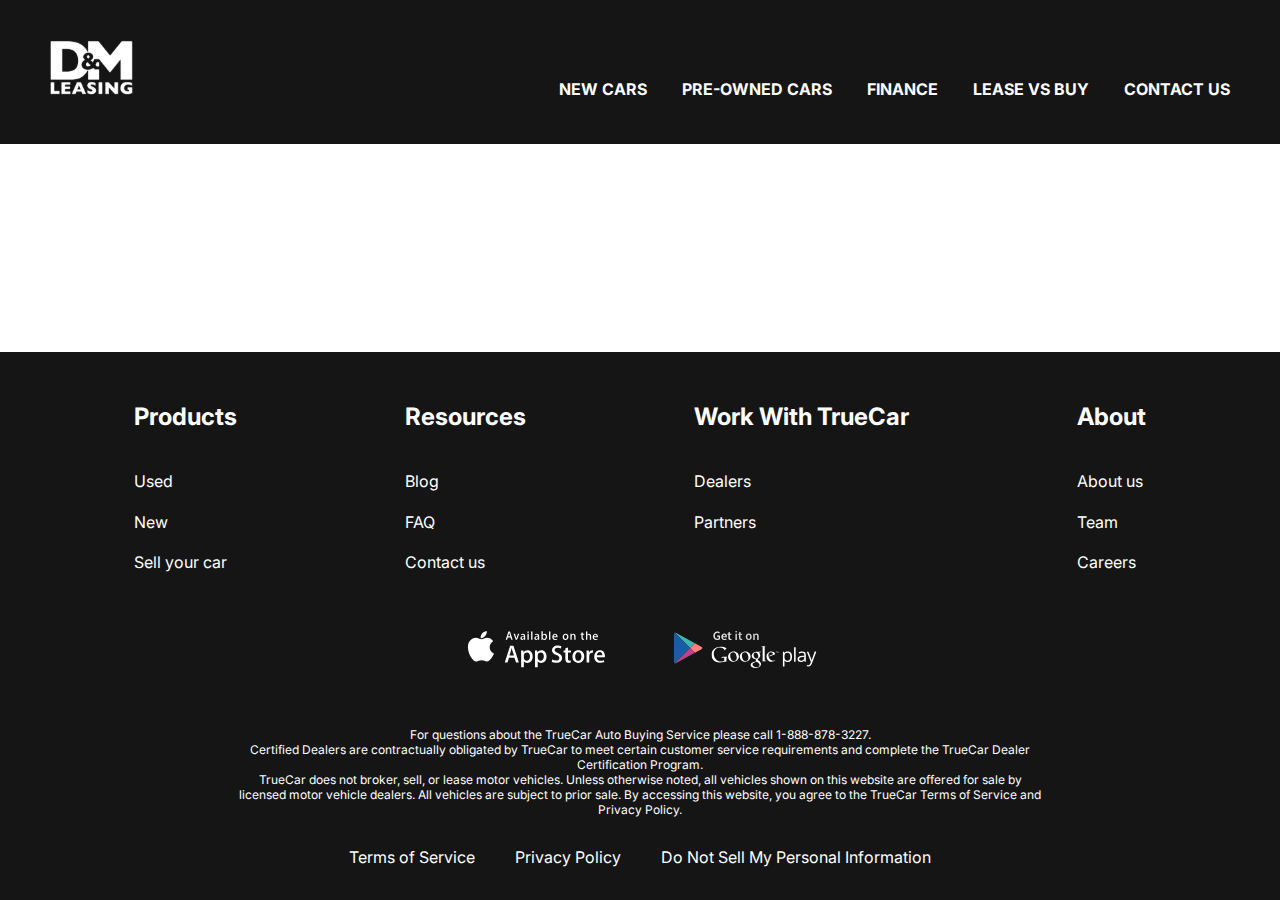
==== contacts.html @ 42b1820e "feat: add new pages+update main page(add slider)" ====
<!DOCTYPE html>
<html lang="en">

<head>
    <meta charset="UTF-8">
    <meta name="viewport" content="width=device-width, initial-scale=1.0">
    <title>Document</title>
    <link rel="stylesheet" href="css/reset.css">
    <link rel="stylesheet" href="./css/style.css">
    <link rel="preconnect" href="https://fonts.googleapis.com">
    <link rel="preconnect" href="https://fonts.gstatic.com" crossorigin>
    <link href="https://fonts.googleapis.com/css2?family=Inter:wght@400;700&display=swap" rel="stylesheet">
</head>

<body>
    <div class="wrapper">
        <header class="header">
            <div class="container">
                <div class="header__inner">
                    <a href="#" class="logo">
                        <img src="./images/logo.svg" alt="" class="logo__img">
                    </a>
                    <nav class="menu">
                        <ul class="menu__list">
                            <li class="menu__list-item">
                                <a href="#" class="menu__list-link">NEW CARS</a>
                            </li>
                            <li class="menu__list-item">
                                <a href="#" class="menu__list-link">PRE-OWNED CARS</a>
                            </li>
                            <li class="menu__list-item">
                                <a href="#" class="menu__list-link">FINANCE</a>
                            </li>
                            <li class="menu__list-item">
                                <a href="#" class="menu__list-link">LEASE VS BUY</a>
                            </li>
                            <li class="menu__list-item">
                                <a href="#" class="menu__list-link">CONTACT US</a>
                            </li>
                        </ul>
                    </nav>
                </div>
            </div>
        </header>
        <main class="main"></main>
        <footer class="footer">
            <div class="container">
                <nav class="footer__menu">
                    <ul class="footer__menu-list">
                        <li class="footer__menu-item">
                            <p class="footer__menu-title">Products</p>
                        </li>
                        <li class="footer__menu-item">
                            <a href="#" class="footer__menu-link">Used</a>
                        </li>
                        <li class="footer__menu-item">
                            <a href="#" class="footer__menu-link">New</a>
                        </li>
                        <li class="footer__menu-item">
                            <a href="#" class="footer__menu-link">Sell your car</a>
                        </li>
                    </ul>
                    <ul class="footer__menu-list">
                        <li class="footer__menu-item">
                            <p class="footer__menu-title">Resources</p>
                        </li>
                        <li class="footer__menu-item">
                            <a href="#" class="footer__menu-link">Blog</a>
                        </li>
                        <li class="footer__menu-item">
                            <a href="#" class="footer__menu-link">FAQ</a>
                        </li>
                        <li class="footer__menu-item">
                            <a href="#" class="footer__menu-link">Contact us</a>
                        </li>
                    </ul>
                    <ul class="footer__menu-list">
                        <li class="footer__menu-item">
                            <p class="footer__menu-title">Work With TrueCar</p>
                        </li>
                        <li class="footer__menu-item">
                            <a href="#" class="footer__menu-link">Dealers</a>
                        </li>
                        <li class="footer__menu-item">
                            <a href="#" class="footer__menu-link">Partners</a>
                        </li>
                        
                    </ul>
                    <ul class="footer__menu-list">
                        <li class="footer__menu-item">
                            <p class="footer__menu-title">About</p>
                        </li>
                        <li class="footer__menu-item">
                            <a href="#" class="footer__menu-link">About us</a>
                        </li>
                        <li class="footer__menu-item">
                            <a href="#" class="footer__menu-link">Team</a>
                        </li>
                        <li class="footer__menu-item">
                            <a href="#" class="footer__menu-link">Careers</a>
                        </li>
                    </ul>
                </nav>
            <ul class="app">
                <li class="app__item">
                    <a href="#" class="app__item-link">
                        <img class="app__item-img" src="images/appstore.svg" alt="">
                    </a>
                </li>
                <li class="app__item">
                    <a href="#" class="app__item-link">
                        <img class="app__item-img" src="images/googleplay.svg" alt="">
                    </a>
                </li>
            </ul>  
            <div class="footer__copy">
                <p class="footer__copy-text">For questions about the TrueCar Auto Buying Service please call 1-888-878-3227.
                                     </p>
                <p class="footer__copy-text">
                    Certified Dealers are contractually obligated by TrueCar to meet certain customer service requirements and complete the TrueCar Dealer Certification Program.
                    </p>
                <p class="footer__copy-text">TrueCar does not broker, sell, or lease motor vehicles. Unless otherwise noted, all vehicles shown on this website are offered for sale by licensed motor vehicle dealers. All vehicles are subject to prior sale. By accessing this website, you agree to the TrueCar Terms of Service and Privacy Policy.</p>
            </div>  
            <nav class="copy__nav">
                <ul class="copy__nav-list">
                    <li class="copy__nav-item">
                        <a href="#" class="copy__nav-link">Terms of Service</a>
                    </li>
                    <li class="copy__nav-item">
                        <a href="#" class="copy__nav-link">Privacy Policy</a>
                    </li>
                    <li class="copy__nav-item">
                        <a href="#" class="copy__nav-link">Do Not Sell My Personal Information</a>
                    </li>
                             </ul>
            </nav>
            </div>
        </footer>
    </div>


</body>

</html>
---- css/style.css ----
html {
    box-sizing: border-box;
    
}

*, *::after, *::before {
    box-sizing:inherit;
}

a{
    text-decoration: none;
    color: #fff;
}

html, body {
    height: 100%
}
   


body{
    font-family: 'Inter', sans-serif;
    font-size: 16px;
    font-weight: 400;
    line-height: normal;
}

.wrapper{
    min-height: 100%;
    display: flex;
    flex-direction: column;
}
.container{
    max-width: 1200px;
    margin: 0 auto;
    padding: 0 10px;
}
.header{
    background-color: #151515;
}

.header-main{
    background-color: transparent;
    position: absolute;
    z-index: 5;
    left: 0;
    right: 0;
}

.header__inner{
    padding: 40px 0 45px;
    display: flex;
    justify-content: space-between;
    align-items: end;
}

.menu__list{
    display: flex;
    gap: 35px;
    
}

.menu__list-link{
    text-transform: uppercase;
    font-weight: 700;
    
}

.main{
    flex-grow: 1;
}

.top{
    color: #fff;
    text-align: center;
    padding-top: 250px;
    padding-bottom: 50px;
    position: absolute;
    z-index: 5;
    left: 0;
    right: 0;
}

.title{

padding-bottom: 40px;
font-size: 96px;
font-weight: 700;

}

.top__link{
    display: inline-block;
    padding: 23px;
    max-width: 430px;
    width: 100%;
    background-color: #151515 ;
    font-size: 36px;
    font-weight: 700;
    text-transform: uppercase;
}



.swiper-slide{
    height: 100vh;
    filter: brightness(70%);
    background-repeat: no-repeat;
    background-position: center;
    background-size: cover;
}

.swiper-horizontal>.swiper-pagination-bullets {
    bottom: 50px;
}

  .swiper-pagination-horizontal.swiper-pagination-bullets .swiper-pagination-bullet {
    margin: 0 15px;
}

.swiper-pagination-bullet{
    width: 120px;
    height: 3px;
    background: #151515;
    border-radius: 0;
    opacity: 1;
    
    
}
.swiper-pagination-bullet-active{
    width: 120px;
    height: 6px;
    background: #fff;
    
}



.footer{
    background-color: #151515;
    padding: 50px 0 32px;
    color: #fff;
}


.footer__menu{
    display: flex;
    justify-content: space-around;
    margin-bottom: 50px;
}

.footer__menu-list{
    max-width: 250px;
    
}

.footer__menu-title{
    font-size: 24px;
    font-weight: 700;
    margin-bottom: 20px;
}

.footer__menu-link{
    line-height: 130%
}

.footer__menu-item + .footer__menu-item{
    padding-top: 20px;
}

.app{
    display: flex;
    justify-content: center;
    gap: 40px;
    margin-bottom: 50px;
}

.footer__copy{
    
    margin: 0 auto 30px;
    max-width: 806px;
}

.footer__copy-text{
    font-size: 12px;
    text-align: center;
}



.copy__nav-list{
    display: flex;
    justify-content: center;
    gap: 40px;
        
}

.copy__nav-link{
    font-size: 16px;
    line-height: 130%;
}
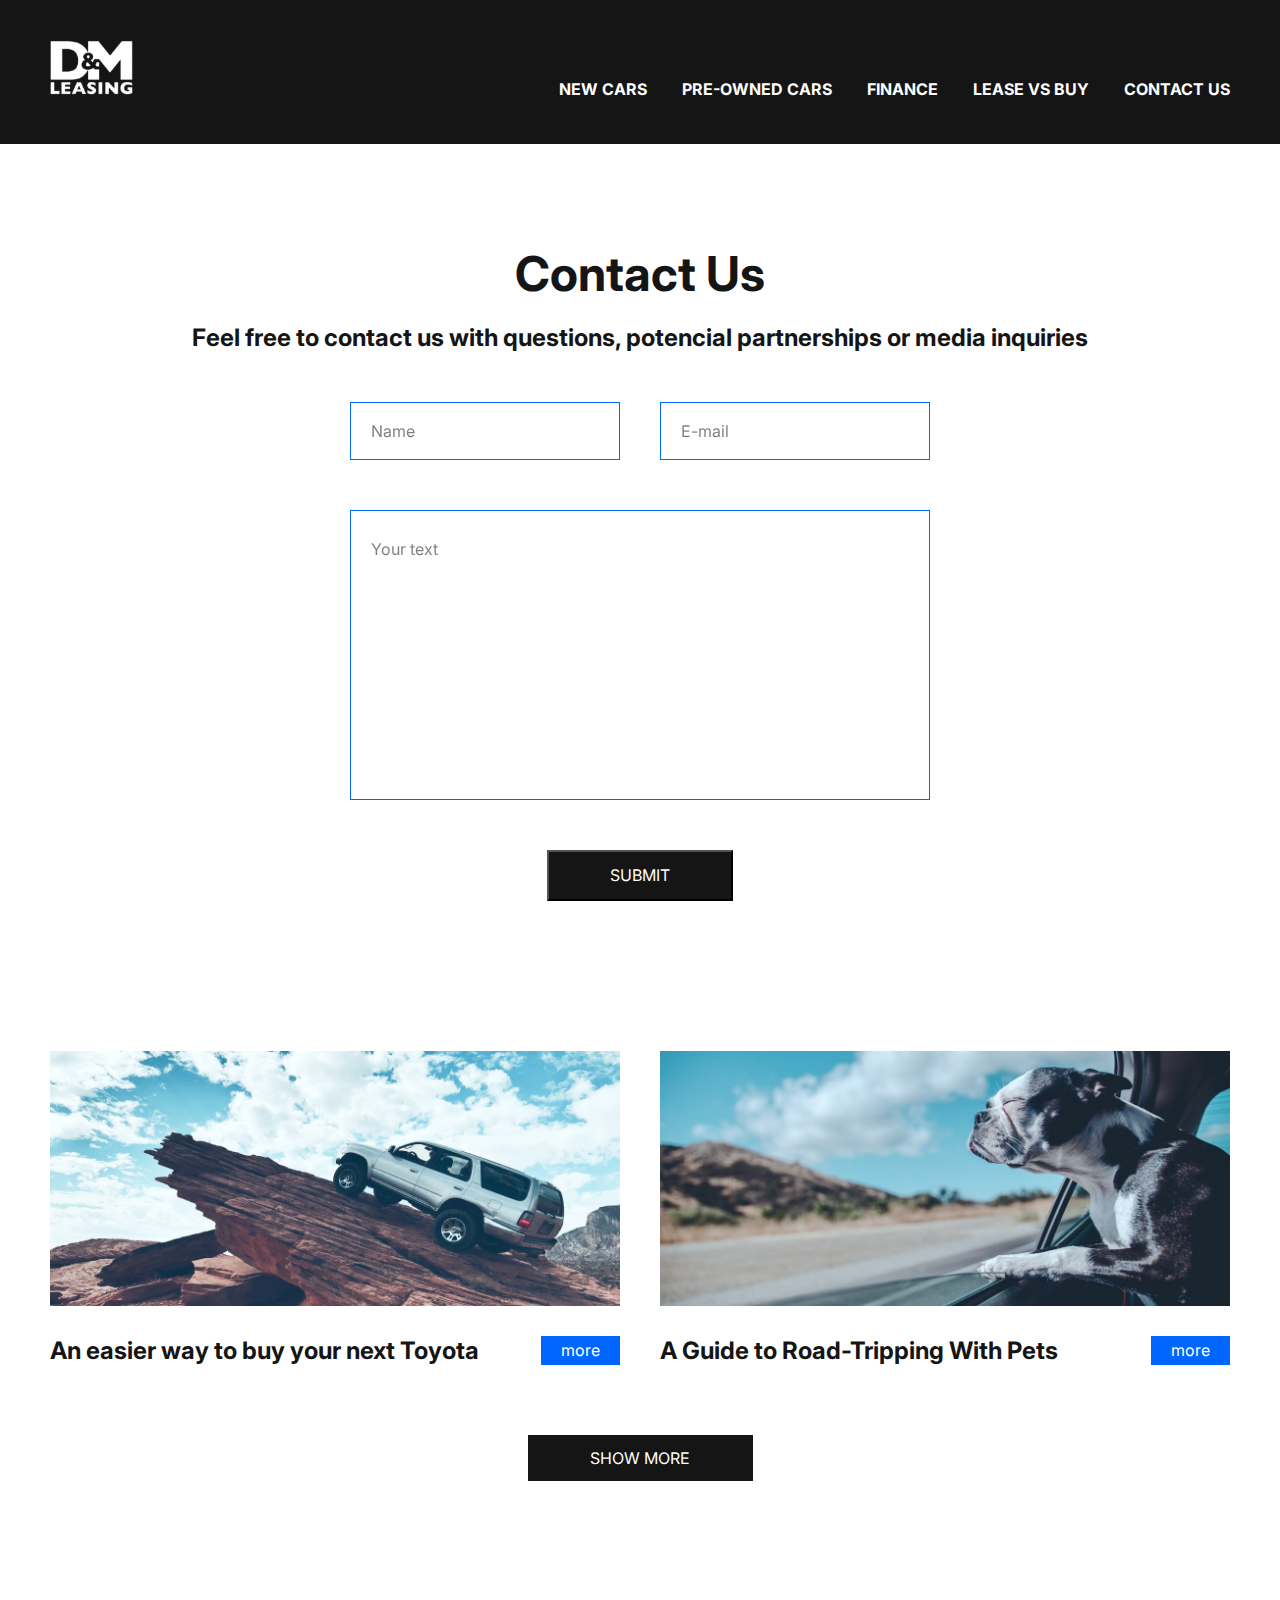
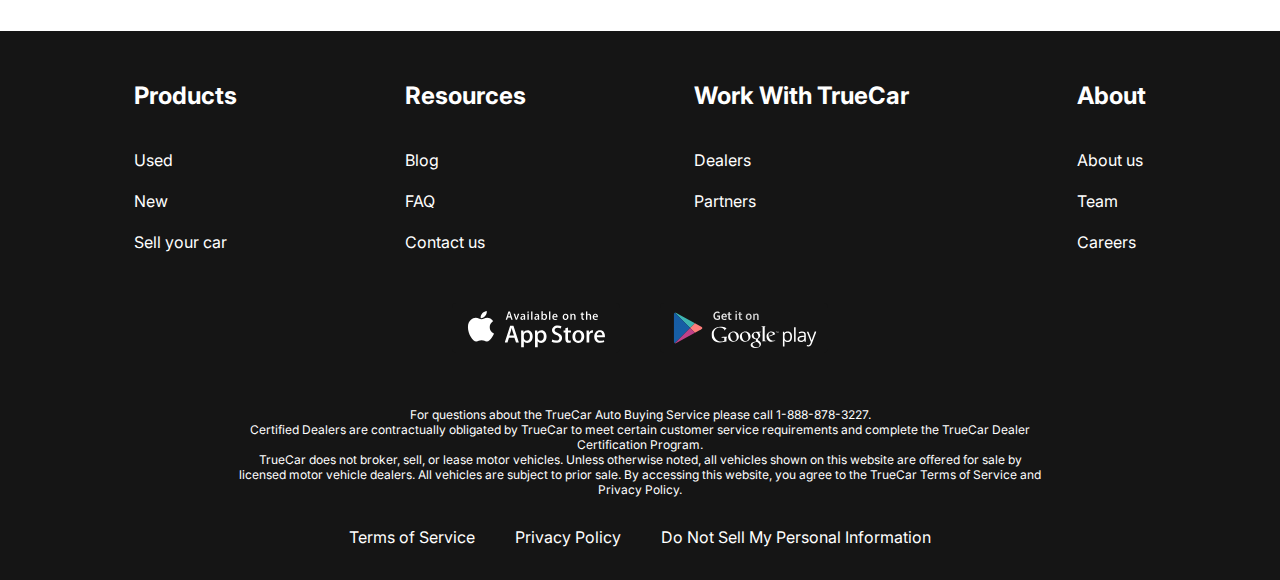
==== commit 25caadb7: "feat: add contacts page" ====
--- a/contacts.html
+++ b/contacts.html
@@ -17,13 +17,13 @@
         <header class="header">
             <div class="container">
                 <div class="header__inner">
-                    <a href="#" class="logo">
+                    <a href="index.html" class="logo">
                         <img src="./images/logo.svg" alt="" class="logo__img">
                     </a>
                     <nav class="menu">
                         <ul class="menu__list">
                             <li class="menu__list-item">
-                                <a href="#" class="menu__list-link">NEW CARS</a>
+                                <a href="newcars.html" class="menu__list-link">NEW CARS</a>
                             </li>
                             <li class="menu__list-item">
                                 <a href="#" class="menu__list-link">PRE-OWNED CARS</a>
@@ -35,14 +35,51 @@
                                 <a href="#" class="menu__list-link">LEASE VS BUY</a>
                             </li>
                             <li class="menu__list-item">
-                                <a href="#" class="menu__list-link">CONTACT US</a>
+                                <a href="contacts.html" class="menu__list-link">CONTACT US</a>
                             </li>
                         </ul>
                     </nav>
                 </div>
             </div>
         </header>
-        <main class="main"></main>
+        <main class="main">
+            <section class="contacts">
+                    <div class="container">
+                        <h2 class="section__title contacts__title">
+                            Contact Us
+                        </h2>
+                        <p class="contacts__text">
+                            Feel free to contact us with questions, potencial partnerships or media inquiries
+                        </p>
+                        <form action="" class="form">
+                            <input type="text" class="form__input" placeholder="Name">
+                            <input type="email" class="form__input" placeholder="E-mail">
+                            <textarea class="form__textarea" placeholder="Your text" ></textarea>
+                            <button class="form__btn">SUBMIT</button>
+                        </form>
+
+                    </div>
+                </section>
+             
+            <section class="blog">
+                <div class="container">
+                    <div class="blog__items">
+                        <div class="blog__item">
+                            <img src="images/blog1.jpg" alt="" class="blog__item-img">
+                            <p class="blog__item-text">An easier way to buy your next Toyota</p>
+                            <a class="blog__item-link" href="#">more</a>
+                        </div>
+                        <div class="blog__item">
+                            <img src="images/blog2.jpg" alt="" class="blog__item-img">
+                            <p class="blog__item-text">A Guide to Road-Tripping With Pets</p>
+                            <a class="blog__item-link" href="#">more</a>
+                        </div>
+                    </div>
+                    <a class="blog__link">show more</a>
+                </div>
+            </section>    
+            
+        </main>
         <footer class="footer">
             <div class="container">
                 <nav class="footer__menu">
--- a/css/style.css
+++ b/css/style.css
@@ -5,7 +5,7 @@
 
 *, *::after, *::before {
     box-sizing:inherit;
-}
+  }
 
 a{
     text-decoration: none;
@@ -25,6 +25,20 @@
     line-height: normal;
 }
 
+.section__title{
+    font-size: 48px;
+    font-weight: 700;
+    margin-bottom: 50px;
+    text-align: center;
+   
+}
+
+.section__text{
+    line-height: 130%; /* 20.8px */
+    text-align: left;
+}
+
+
 .wrapper{
     min-height: 100%;
     display: flex;
@@ -42,7 +56,7 @@
 .header-main{
     background-color: transparent;
     position: absolute;
-    z-index: 5;
+    z-index: 10;
     left: 0;
     right: 0;
 }
@@ -100,7 +114,9 @@
     text-transform: uppercase;
 }
 
-
+.top__link:hover{
+    background-color: #06F ;
+}
 
 .swiper-slide{
     height: 100vh;
@@ -134,7 +150,133 @@
     
 }
 
-
+.why-lease{
+    color:#151515;
+    margin: 150px 0;
+}
+
+
+
+.why-lease__list{
+    display: grid;
+    grid-template-columns: repeat(4, 1fr);
+    gap: 40px;
+    
+}
+
+.why-lease__item{
+    max-width: 270px;
+    text-align: center;
+
+}
+
+.why-lease__item-img{
+     margin-bottom: 30px;
+}
+
+.why-lease__item-title{
+    font-size: 24px;
+    font-weight: 700;
+    margin-bottom: 30px;
+}
+
+
+
+.how-work{
+    margin-bottom: 150px;
+    color:#151515;
+}
+
+.how-work__inner{
+    max-width: 590px;
+    margin: 0 auto;
+}
+
+.how-work__title{
+    font-size: 24px;
+    font-weight: 700;
+    padding: 50px 0;
+}
+
+.how-work__list{
+    margin-bottom: 70px;
+    counter-reset: myCounter;
+    
+}
+
+.how-work__item::before{
+    counter-increment: myCounter;
+    content: counter(myCounter) ;
+    display: flex;
+    justify-content: center;
+    align-items: center;
+    background-color:#06F;
+    color: #fff;
+    width: 100px;
+    height: 100px;
+    border-radius: 50%;
+    font-size: 48px;
+    font-weight: 700;
+    position: absolute;
+    left: 0;
+    top: 0;
+    }
+
+.how-work__item{
+    position: relative;
+    margin-bottom: 40px;
+    margin-left: auto;
+    width: 270px;
+    box-sizing:content-box;
+    padding: 19px 0 19px 240px ;
+    min-height: 63px;
+   
+}
+
+.video{
+    margin-bottom: 150px;
+    color:#151515
+}
+
+.video__title{
+margin-bottom: 20px;
+}
+.video__text{
+    font-size: 24px;
+    font-weight: 700;
+    text-align: center;
+    margin-bottom: 50px;
+}
+
+.video__content{
+    display: block;
+    margin: 0 auto;
+}
+
+.important{
+    margin-bottom: 150px;
+    color:#151515;
+}
+
+.important__title{
+    margin-bottom: 20px;
+}
+
+.imp__text{
+    max-width: 580px;
+    margin: 0 auto 50px;
+    
+}
+
+.important__list{
+    display: grid;
+    grid-template-columns: repeat(4, 1fr);
+    gap: 40px;
+}
+
+.important__item-img{
+    margin-bottom: 20px;
+}
 
 .footer{
     background-color: #151515;
@@ -199,3 +341,136 @@
     font-size: 16px;
     line-height: 130%;
 }
+
+
+.contacts{
+    margin-bottom: 150px;
+    margin-top: 100px;
+    color: #151515;
+}
+
+.contacts__title{
+    margin-bottom: 20px;
+}
+
+.contacts__text{
+    font-size: 24px;
+    font-weight: 700;
+    text-align: center;
+    margin-bottom: 50px;
+    padding: 0 50px;
+}
+
+.form{
+    max-width: 580px;
+    margin: 0 auto;
+    display: flex;
+    justify-content: space-between;
+    flex-wrap: wrap;
+
+}
+
+.form__input{
+    width: 270px;
+    margin-bottom: 50px;
+    padding: 18px 20px;
+    display: inline-block;
+    border: 1px solid #06F;
+    font-family: 'Inter', sans-serif;
+    font-size: 16px;
+    font-weight: 400;
+    line-height: normal;
+    color: #000;
+    
+}
+
+.form__input::placeholder, .form__textarea::placeholder{
+    font-family: 'Inter', sans-serif;
+    font-size: 16px;
+    font-weight: 400;
+    line-height: normal;
+    color: #000;
+    opacity: 0.5;
+}
+
+.form__textarea{
+    width: 100%;
+    height: 290px;
+    resize: none;
+    margin-bottom: 50px;
+    padding: 28px 20px;
+    display: inline-block;
+    border: 1px solid #06F;
+    font-family: 'Inter', sans-serif;
+    font-size: 16px;
+    font-weight: 400;
+    line-height: normal;
+    color: #000;
+}
+
+.form__btn{
+    text-transform: uppercase;
+    background-color: #151515;
+    color: #fff;
+    padding: 13px 61px;
+    font-family: Inter;
+    font-size: 16px;
+    font-weight: 400;
+    line-height: 130%;
+    margin: 0 auto;
+}
+
+.blog{
+    margin-bottom: 150px;
+    color: #151515;
+}
+
+.blog__items{
+    display: grid;
+    grid-template-columns: repeat(2, 1fr);
+    gap: 40px;
+    margin-bottom: 70px;
+}
+
+.blog__item{
+    display: flex;
+    flex-wrap: wrap;
+    justify-content: space-between;
+}
+
+.blog__item-img{
+    width: 100%;
+    margin-bottom: 30px;
+}
+
+.blog__item-text{
+    font-size: 24px;
+    font-weight: 700;
+    flex-basis: 446px;
+    margin-right: 10px;
+}
+
+.blog__item-link{
+    text-transform: lowercase;
+    background-color:#06F;
+    padding: 4px 20px;
+    max-height: 30px;
+    
+   
+}
+
+.blog__link{
+    display: block;
+    padding: 13px;
+    width: 225px;
+    background-color: #151515 ;
+    text-transform: uppercase;
+    margin: 0 auto;
+    text-align: center;
+    
+    
+}
+
+.blog__link:hover{
+    background-color: #06F;
+}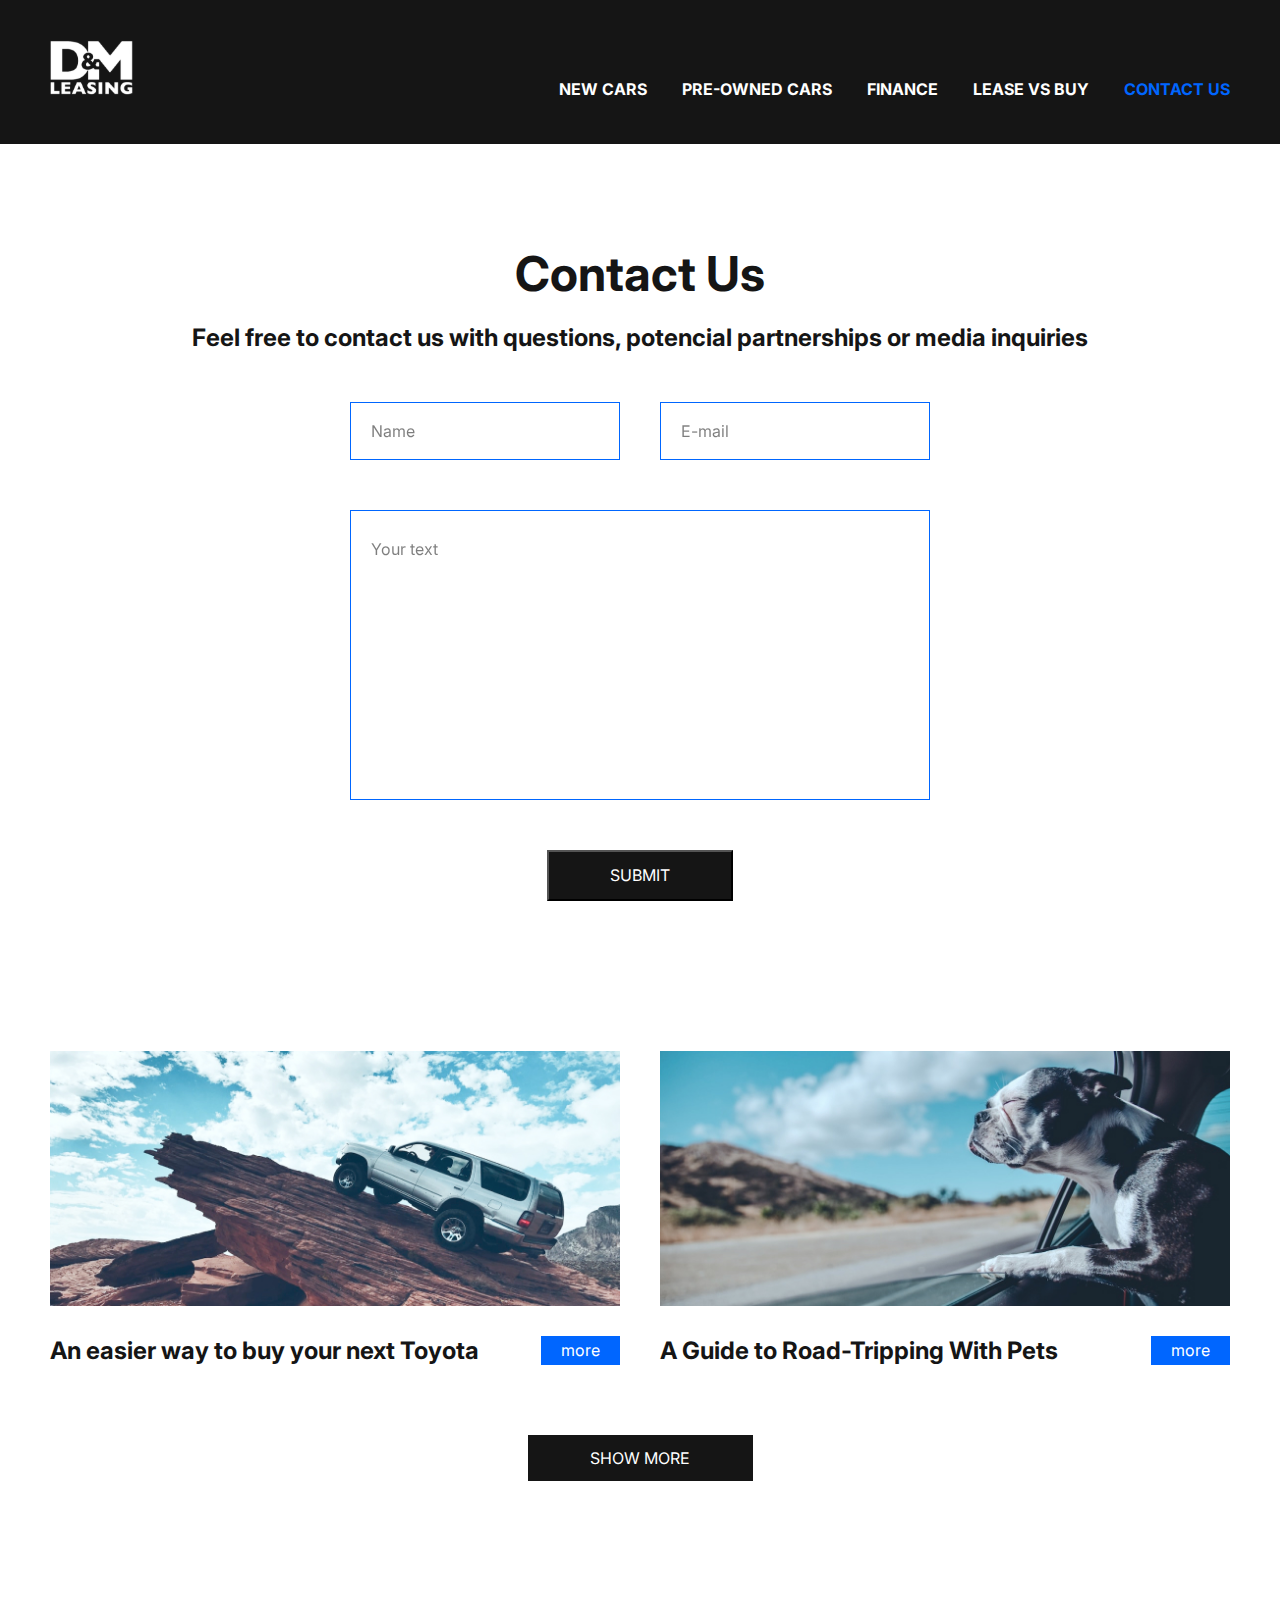
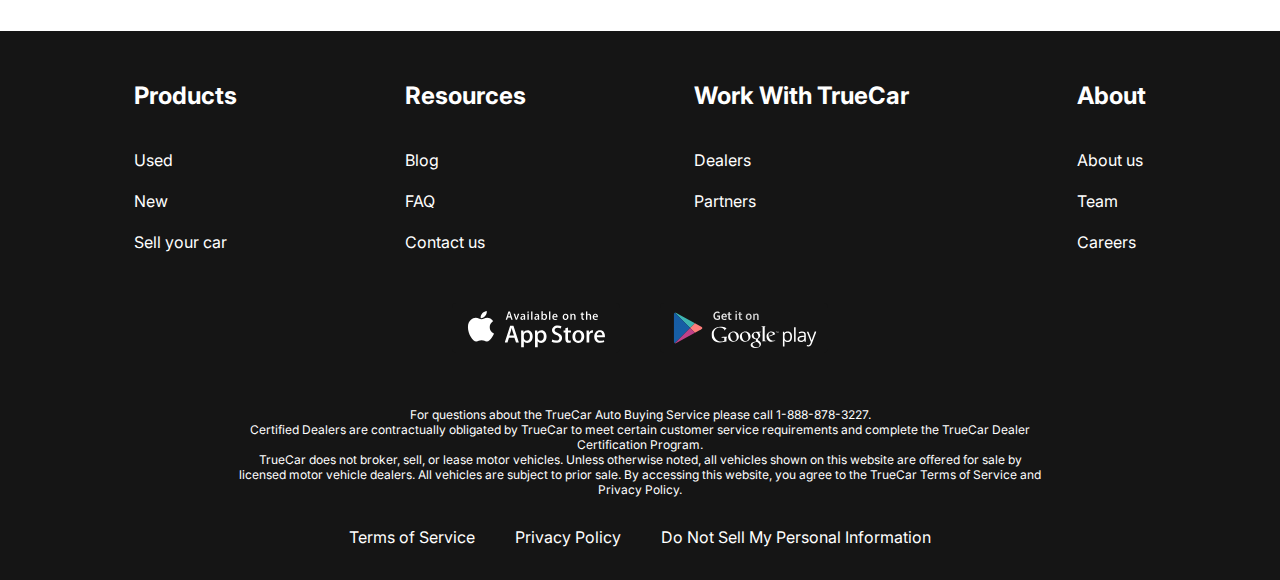
==== commit 9500e077: "feat: add choose page" ====
--- a/contacts.html
+++ b/contacts.html
@@ -35,7 +35,7 @@
                                 <a href="#" class="menu__list-link">LEASE VS BUY</a>
                             </li>
                             <li class="menu__list-item">
-                                <a href="contacts.html" class="menu__list-link">CONTACT US</a>
+                                <a href="contacts.html" class="menu__list-link menu__list-link--active">CONTACT US</a>
                             </li>
                         </ul>
                     </nav>
@@ -75,7 +75,7 @@
                             <a class="blog__item-link" href="#">more</a>
                         </div>
                     </div>
-                    <a class="blog__link">show more</a>
+                    <a class="show__link">show more</a>
                 </div>
             </section>    
             
--- a/css/style.css
+++ b/css/style.css
@@ -71,6 +71,7 @@
 .menu__list{
     display: flex;
     gap: 35px;
+    margin-left: 35px;
     
 }
 
@@ -78,6 +79,10 @@
     text-transform: uppercase;
     font-weight: 700;
     
+}
+
+.menu__list-link--active{
+    color: #06F;
 }
 
 .main{
@@ -459,7 +464,7 @@
    
 }
 
-.blog__link{
+.show__link{
     display: block;
     padding: 13px;
     width: 225px;
@@ -471,6 +476,85 @@
     
 }
 
-.blog__link:hover{
+.show__link:hover{
     background-color: #06F;
+}
+
+.choose-car{
+    margin-top: 100px;
+    margin-bottom: 150px;
+}
+
+.tabs{
+    margin-bottom: 70px;
+}
+
+.tabs__btn{
+   padding: 0 150px;
+   display: flex;
+   justify-content: space-between;
+    gap: 80px;
+   margin-bottom: 100px;
+   
+}
+
+.tabs__btn-item{
+    font-size: 24px;
+    font-weight: 700;
+    border: none;
+    background: transparent;
+    cursor: pointer;
+    padding: 0;
+
+}
+
+.tabs__btn-item--active{
+    color:#06F
+}
+
+.tabs__content-item{
+    display: none;
+}
+
+.tabs__content-item.tabs__content-item--active{
+    display: grid;
+    grid-template-columns: repeat(4, 1fr);
+    gap: 100px 40px;
+}
+
+.car-card{
+    text-align: center;
+    
+}
+
+.card__content{
+    padding: 0 5px;
+    border-left: 1px solid #06F;
+    border-right: 1px solid #06F;
+    padding: 20px 0;
+}
+
+.card__img{
+    display: block;
+}
+
+.card__title, .card__price{
+    font-size: 24px;
+    font-weight: 700;
+    
+}
+
+.card__text{
+    line-height: 130%;
+    margin: 20px 0;
+    
+    
+}
+
+.card__link{
+    display: inline-block;
+    color:#06F;
+    border: 1px solid #06F;
+    padding: 0 5px;
+    width: 100%;
 }